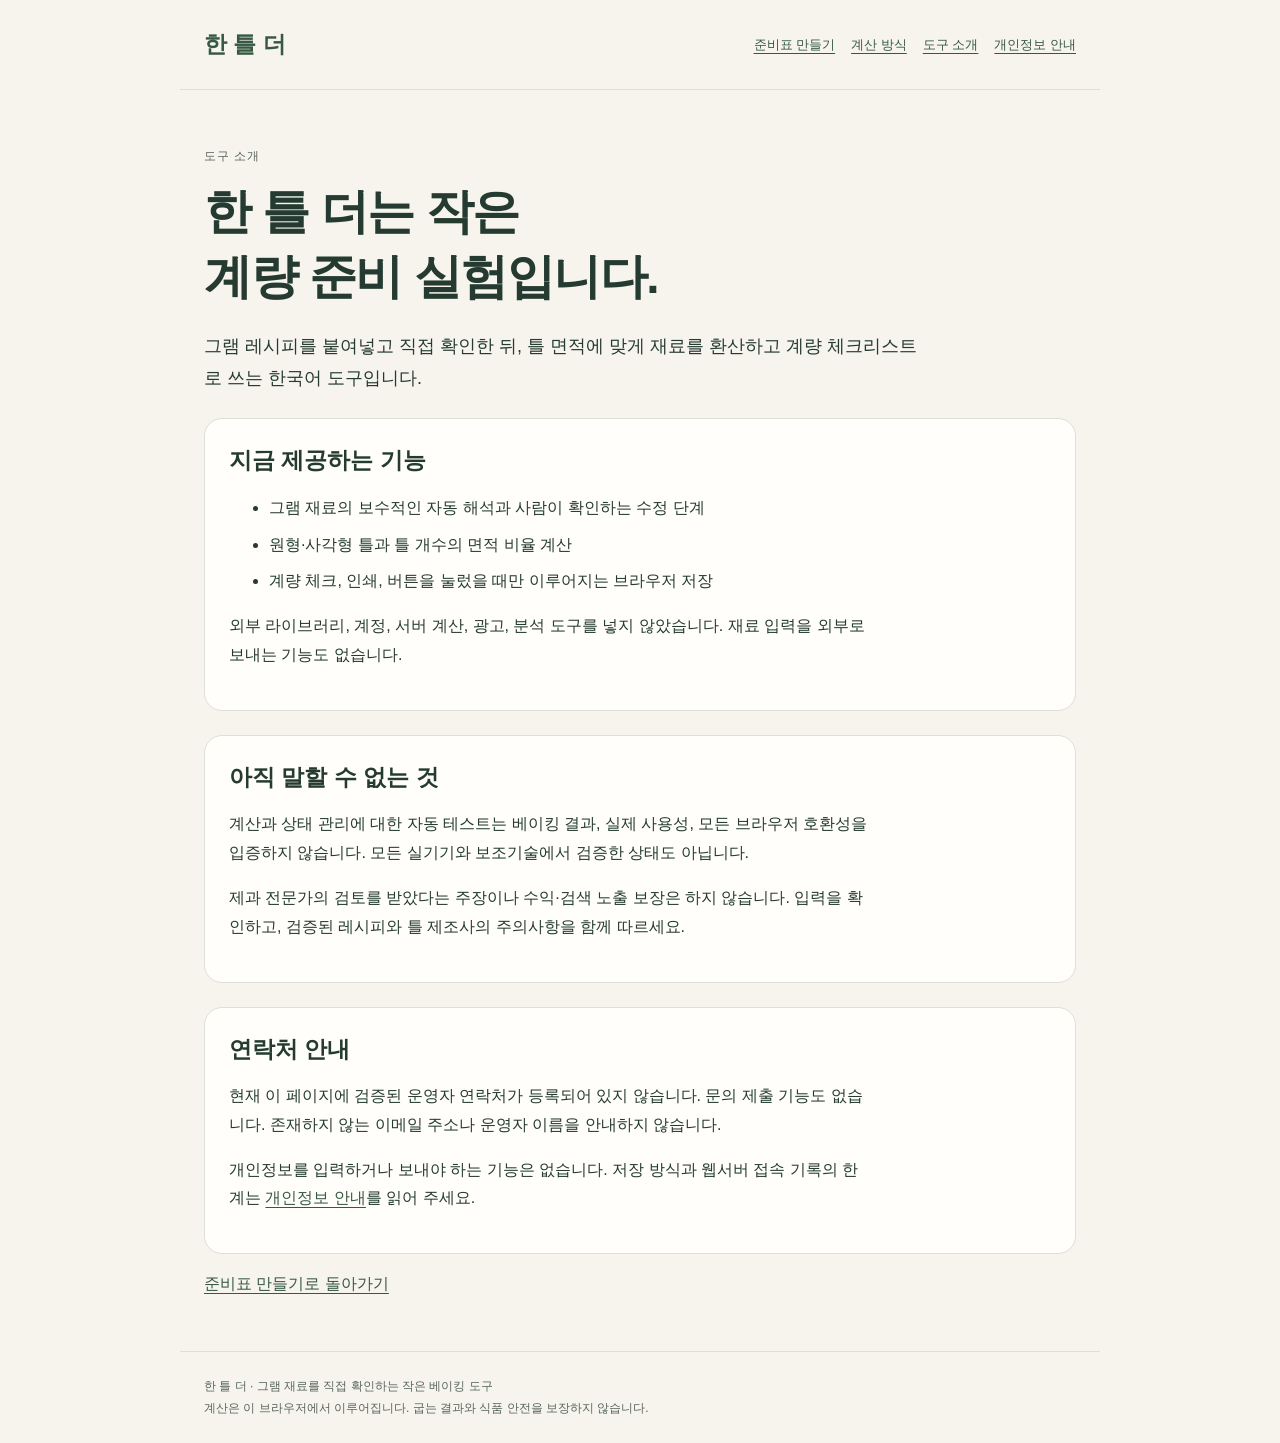
==== about/index.html @ c67b6c1f "Publish validated recipe pilot static release" ====
<!doctype html>
<html lang="ko">
<head>
<meta charset="utf-8">
<meta name="viewport" content="width=device-width, initial-scale=1">
<meta http-equiv="Content-Security-Policy" content="default-src 'none'; script-src 'self'; style-src 'self'; img-src 'self' data:; connect-src 'none'; base-uri 'none'; form-action 'none'; object-src 'none'">
<title>도구 소개 · 한 틀 더</title>
<meta name="description" content="한 틀 더의 기능, 현재 범위, 검증 한계와 운영자 연락처 미제공 상태를 안내합니다.">
<link rel="canonical" href="https://recipepilot-snbow.duckdns.org/about/">
<link rel="stylesheet" href="/assets/site.css">
</head>
<body>
<header class="simple-header"><a class="simple-brand" href="/">한 틀 더</a><nav aria-label="사이트 안내"><a href="/tools/recipe-prep/">준비표 만들기</a><a href="/calculation-method/">계산 방식</a><a href="/about/">도구 소개</a><a href="/privacy/">개인정보 안내</a></nav></header>
<main class="simple-main"><p class="eyebrow-copy">도구 소개</p><h1>한 틀 더는 작은<br>계량 준비 실험입니다.</h1>
<p class="lede">그램 레시피를 붙여넣고 직접 확인한 뒤, 틀 면적에 맞게 재료를 환산하고 계량 체크리스트로 쓰는 한국어 도구입니다.</p>
<section><h2>지금 제공하는 기능</h2><ul><li>그램 재료의 보수적인 자동 해석과 사람이 확인하는 수정 단계</li><li>원형·사각형 틀과 틀 개수의 면적 비율 계산</li><li>계량 체크, 인쇄, 버튼을 눌렀을 때만 이루어지는 브라우저 저장</li></ul><p>외부 라이브러리, 계정, 서버 계산, 광고, 분석 도구를 넣지 않았습니다. 재료 입력을 외부로 보내는 기능도 없습니다.</p></section>
<section><h2>아직 말할 수 없는 것</h2><p>계산과 상태 관리에 대한 자동 테스트는 베이킹 결과, 실제 사용성, 모든 브라우저 호환성을 입증하지 않습니다. 모든 실기기와 보조기술에서 검증한 상태도 아닙니다.</p><p>제과 전문가의 검토를 받았다는 주장이나 수익·검색 노출 보장은 하지 않습니다. 입력을 확인하고, 검증된 레시피와 틀 제조사의 주의사항을 함께 따르세요.</p></section>
<section><h2>연락처 안내</h2><p>현재 이 페이지에 검증된 운영자 연락처가 등록되어 있지 않습니다. 문의 제출 기능도 없습니다. 존재하지 않는 이메일 주소나 운영자 이름을 안내하지 않습니다.</p><p>개인정보를 입력하거나 보내야 하는 기능은 없습니다. 저장 방식과 웹서버 접속 기록의 한계는 <a href="/privacy/">개인정보 안내</a>를 읽어 주세요.</p></section>
<a class="detail-link" href="/tools/recipe-prep/">준비표 만들기로 돌아가기</a></main>
<footer class="simple-footer"><p>한 틀 더 · 그램 재료를 직접 확인하는 작은 베이킹 도구<br>계산은 이 브라우저에서 이루어집니다. 굽는 결과와 식품 안전을 보장하지 않습니다.</p></footer>
</body>
</html>
---- assets/site.css ----
:root{--paper:#f6f4ed;--card:#fffefa;--ink:#253b31;--muted:#58665b;--line:#dce0d6;--green:#375842;font-family:Arial,"Noto Sans CJK KR",sans-serif;color:var(--ink);background:var(--paper)}*{box-sizing:border-box}body{margin:0;line-height:1.8}a{color:var(--green);text-underline-offset:4px}a:focus-visible{outline:3px solid #bc583b;outline-offset:4px}.simple-header,.simple-main,.simple-footer{width:min(920px,100%);margin:auto;padding:24px}.simple-header{display:flex;justify-content:space-between;gap:20px;align-items:center;border-bottom:1px solid var(--line)}.simple-brand{font-size:23px;font-weight:800;text-decoration:none}.utility-nav{max-width:1184px;margin:auto;padding:16px 24px;display:flex;gap:20px;flex-wrap:wrap;font-size:13px}.simple-header nav{display:flex;gap:16px;flex-wrap:wrap;font-size:13px}.simple-main{padding-top:44px;padding-bottom:52px}.simple-main h1{font-size:clamp(30px,5vw,48px);line-height:1.35;margin:0 0 20px;letter-spacing:-1.5px}.simple-main h2{font-size:23px;line-height:1.5;margin:0 0 14px}.simple-main p,.simple-main li{max-width:72ch}.simple-main section{background:var(--card);border:1px solid var(--line);border-radius:18px;padding:24px;margin-top:24px}.simple-main li+li{margin-top:8px}.eyebrow-copy{font-size:12px;color:var(--muted);letter-spacing:1px}.lede{font-size:18px}.cta-link{display:inline-flex;padding:13px 20px;border-radius:10px;background:var(--green);color:#fff;text-decoration:none;font-weight:700}.detail-link{margin-top:16px;display:block}.limit-box{border-left:4px solid #bc583b;padding-left:18px}.simple-footer{border-top:1px solid var(--line);color:var(--muted);font-size:12px}.simple-footer p{margin:0}.formula{font-variant-numeric:tabular-nums;font-weight:600;overflow-wrap:anywhere}.simple-main table{width:100%;border-collapse:collapse;font-size:14px}.simple-main th,.simple-main td{padding:10px;text-align:left;border-bottom:1px solid var(--line)}.simple-main th{background:#e9eee3}.table-scroll{overflow-x:auto}.simple-main dl{margin:0}.simple-main dt{font-weight:700;margin-top:18px}.simple-main dd{margin:6px 0 0}.simple-main .note{font-size:13px;color:var(--muted)}@media(max-width:600px){.simple-header{align-items:flex-start;flex-direction:column;gap:10px}.simple-header,.simple-main,.simple-footer{padding-left:18px;padding-right:18px}.simple-main{padding-top:30px}.simple-main section{padding:20px}.simple-header nav{gap:12px}.utility-nav{padding:13px 18px;gap:15px}.lede{font-size:16px}}@media print{.utility-nav,.simple-header nav,.cta-link{display:none!important}.simple-main{padding:0}.simple-main section{break-inside:avoid;background:white}.simple-footer{margin-top:20px}}
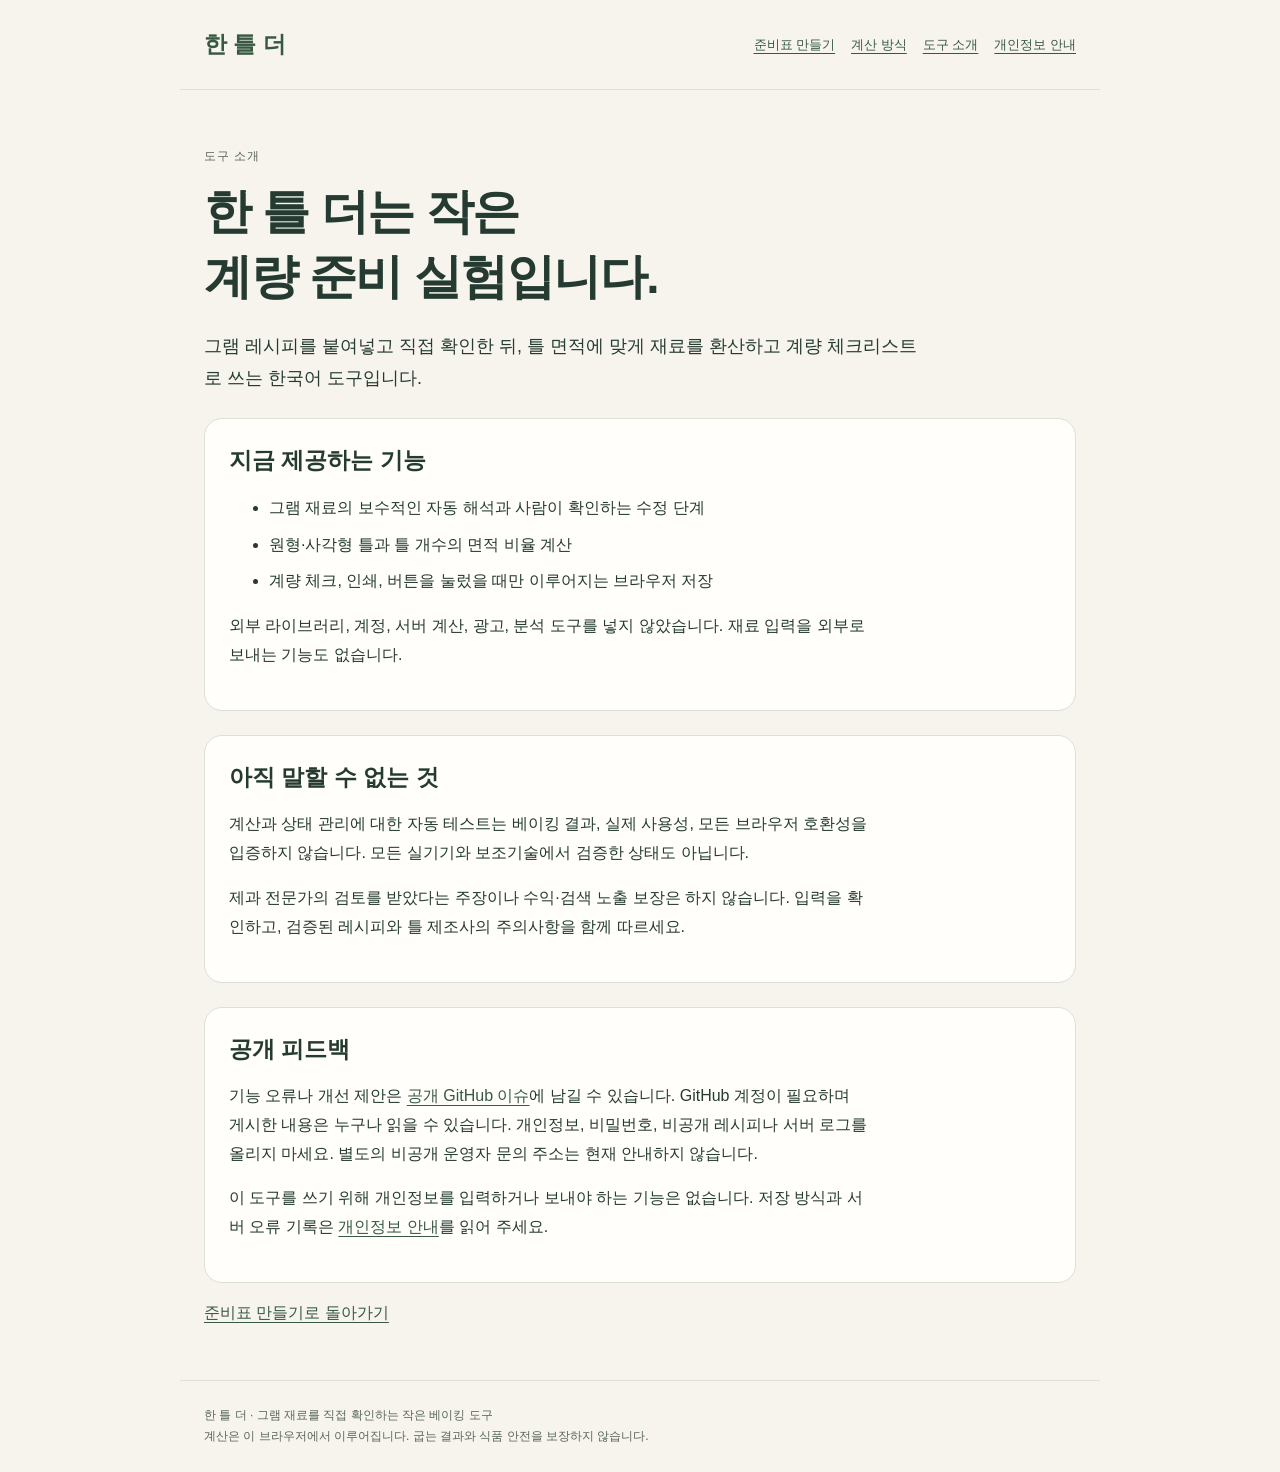
==== commit f9ef54b9: "Update privacy notice with verified hosting and public feedback" ====
--- a/about/index.html
+++ b/about/index.html
@@ -5,7 +5,7 @@
 <meta name="viewport" content="width=device-width, initial-scale=1">
 <meta http-equiv="Content-Security-Policy" content="default-src 'none'; script-src 'self'; style-src 'self'; img-src 'self' data:; connect-src 'none'; base-uri 'none'; form-action 'none'; object-src 'none'">
 <title>도구 소개 · 한 틀 더</title>
-<meta name="description" content="한 틀 더의 기능, 현재 범위, 검증 한계와 운영자 연락처 미제공 상태를 안내합니다.">
+<meta name="description" content="한 틀 더의 기능, 현재 범위, 검증 한계와 공개 피드백 경로를 안내합니다.">
 <link rel="canonical" href="https://recipepilot-snbow.duckdns.org/about/">
 <link rel="stylesheet" href="/assets/site.css">
 </head>
@@ -15,7 +15,7 @@
 <p class="lede">그램 레시피를 붙여넣고 직접 확인한 뒤, 틀 면적에 맞게 재료를 환산하고 계량 체크리스트로 쓰는 한국어 도구입니다.</p>
 <section><h2>지금 제공하는 기능</h2><ul><li>그램 재료의 보수적인 자동 해석과 사람이 확인하는 수정 단계</li><li>원형·사각형 틀과 틀 개수의 면적 비율 계산</li><li>계량 체크, 인쇄, 버튼을 눌렀을 때만 이루어지는 브라우저 저장</li></ul><p>외부 라이브러리, 계정, 서버 계산, 광고, 분석 도구를 넣지 않았습니다. 재료 입력을 외부로 보내는 기능도 없습니다.</p></section>
 <section><h2>아직 말할 수 없는 것</h2><p>계산과 상태 관리에 대한 자동 테스트는 베이킹 결과, 실제 사용성, 모든 브라우저 호환성을 입증하지 않습니다. 모든 실기기와 보조기술에서 검증한 상태도 아닙니다.</p><p>제과 전문가의 검토를 받았다는 주장이나 수익·검색 노출 보장은 하지 않습니다. 입력을 확인하고, 검증된 레시피와 틀 제조사의 주의사항을 함께 따르세요.</p></section>
-<section><h2>연락처 안내</h2><p>현재 이 페이지에 검증된 운영자 연락처가 등록되어 있지 않습니다. 문의 제출 기능도 없습니다. 존재하지 않는 이메일 주소나 운영자 이름을 안내하지 않습니다.</p><p>개인정보를 입력하거나 보내야 하는 기능은 없습니다. 저장 방식과 웹서버 접속 기록의 한계는 <a href="/privacy/">개인정보 안내</a>를 읽어 주세요.</p></section>
+<section><h2>공개 피드백</h2><p>기능 오류나 개선 제안은 <a href="https://github.com/Sn-bow/korea-web-tools/issues" rel="noreferrer" referrerpolicy="no-referrer">공개 GitHub 이슈</a>에 남길 수 있습니다. GitHub 계정이 필요하며 게시한 내용은 누구나 읽을 수 있습니다. 개인정보, 비밀번호, 비공개 레시피나 서버 로그를 올리지 마세요. 별도의 비공개 운영자 문의 주소는 현재 안내하지 않습니다.</p><p>이 도구를 쓰기 위해 개인정보를 입력하거나 보내야 하는 기능은 없습니다. 저장 방식과 서버 오류 기록은 <a href="/privacy/">개인정보 안내</a>를 읽어 주세요.</p></section>
 <a class="detail-link" href="/tools/recipe-prep/">준비표 만들기로 돌아가기</a></main>
 <footer class="simple-footer"><p>한 틀 더 · 그램 재료를 직접 확인하는 작은 베이킹 도구<br>계산은 이 브라우저에서 이루어집니다. 굽는 결과와 식품 안전을 보장하지 않습니다.</p></footer>
 </body>
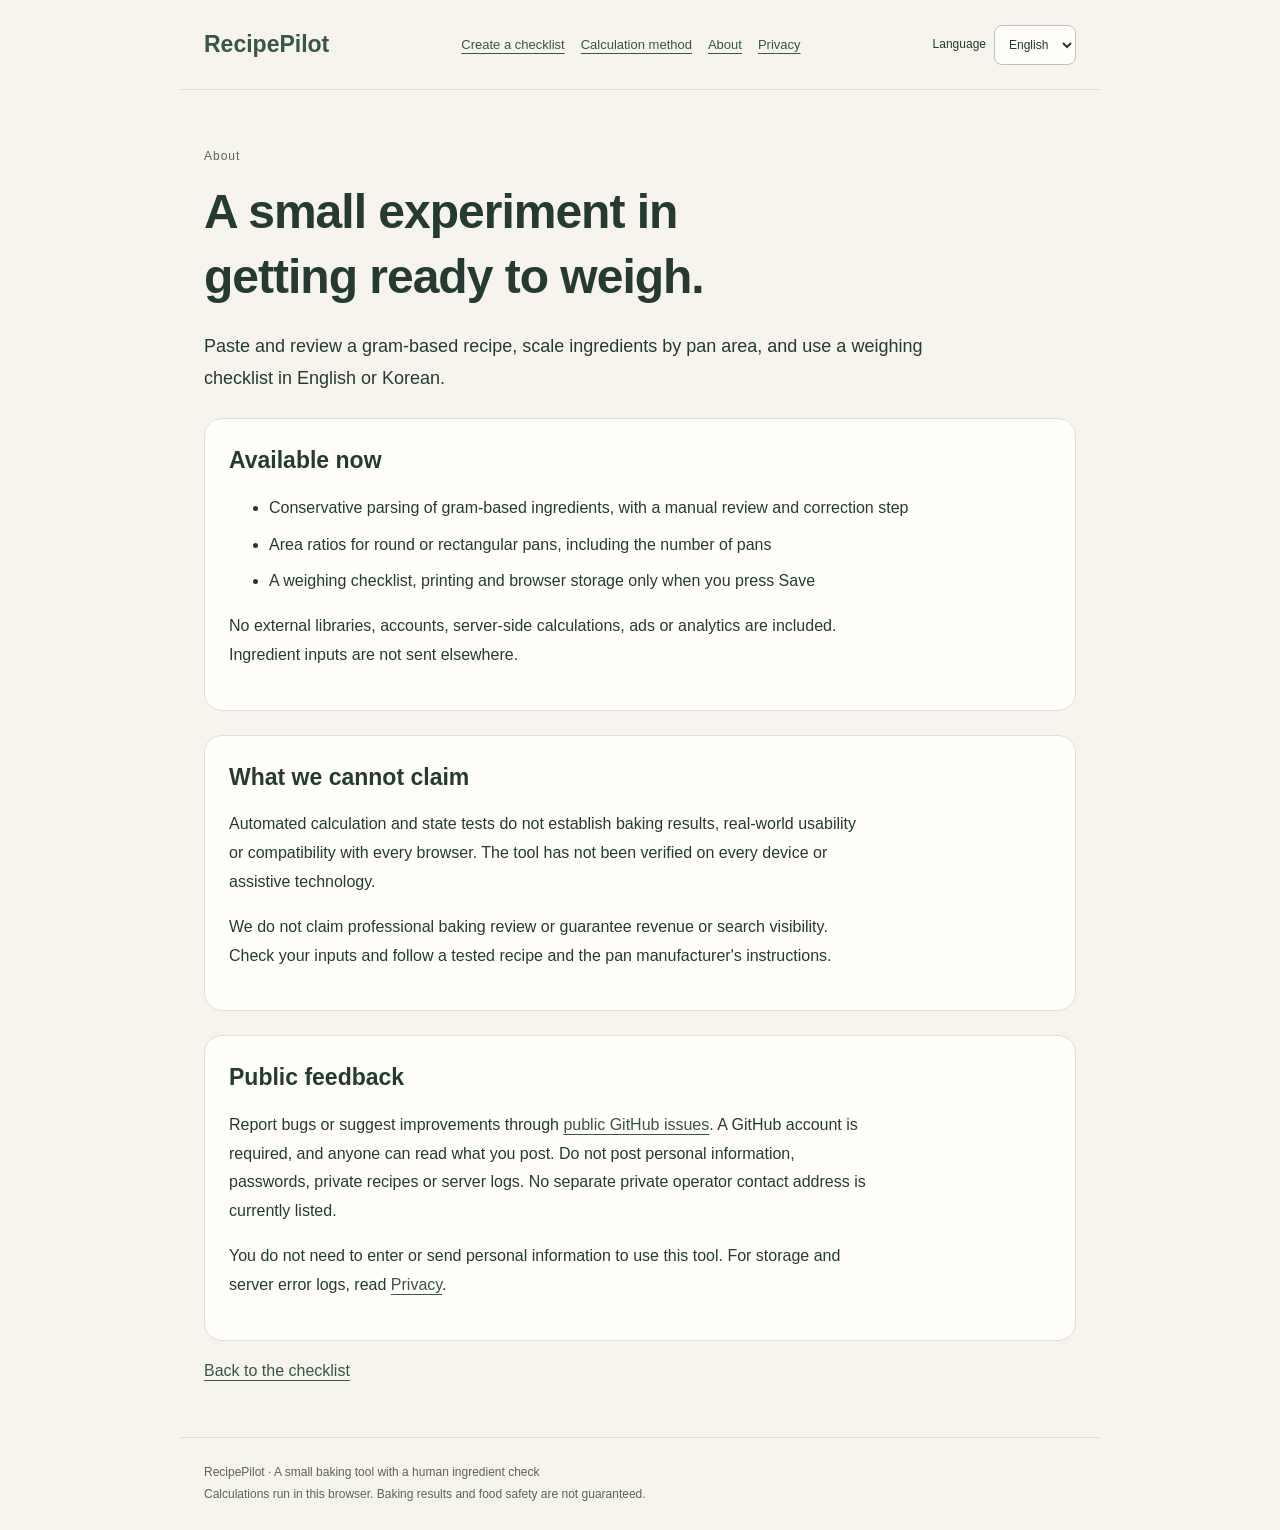
==== commit 8745f795: "Add reviewed Korean and English RecipePilot interface Publish validated locale UI and correct privac" ====
--- a/about/index.html
+++ b/about/index.html
@@ -1,22 +1,26 @@
 <!doctype html>
-<html lang="ko">
+<html lang="en" data-i18n-pending>
 <head>
 <meta charset="utf-8">
 <meta name="viewport" content="width=device-width, initial-scale=1">
-<meta http-equiv="Content-Security-Policy" content="default-src 'none'; script-src 'self'; style-src 'self'; img-src 'self' data:; connect-src 'none'; base-uri 'none'; form-action 'none'; object-src 'none'">
-<title>도구 소개 · 한 틀 더</title>
-<meta name="description" content="한 틀 더의 기능, 현재 범위, 검증 한계와 공개 피드백 경로를 안내합니다.">
+<meta http-equiv="Content-Security-Policy" content="default-src &#x27;none&#x27;; script-src &#x27;self&#x27;; style-src &#x27;self&#x27;; img-src &#x27;self&#x27; data:; connect-src &#x27;none&#x27;; base-uri &#x27;none&#x27;; form-action &#x27;none&#x27;; object-src &#x27;none&#x27;">
+<title data-ko-text="도구 소개 · 한 틀 더">About · RecipePilot</title>
+<meta name="description" content="Learn about RecipePilot, its current features, validation limits and public feedback channel." data-ko-content="한 틀 더의 기능, 현재 범위, 검증 한계와 공개 피드백 경로를 안내합니다.">
+<meta name="google-adsense-account" content="ca-pub-1573880695177219">
 <link rel="canonical" href="https://recipepilot-snbow.duckdns.org/about/">
 <link rel="stylesheet" href="/assets/site.css">
+<script src="/tools/recipe-prep/app.js" defer></script>
 </head>
 <body>
-<header class="simple-header"><a class="simple-brand" href="/">한 틀 더</a><nav aria-label="사이트 안내"><a href="/tools/recipe-prep/">준비표 만들기</a><a href="/calculation-method/">계산 방식</a><a href="/about/">도구 소개</a><a href="/privacy/">개인정보 안내</a></nav></header>
-<main class="simple-main"><p class="eyebrow-copy">도구 소개</p><h1>한 틀 더는 작은<br>계량 준비 실험입니다.</h1>
-<p class="lede">그램 레시피를 붙여넣고 직접 확인한 뒤, 틀 면적에 맞게 재료를 환산하고 계량 체크리스트로 쓰는 한국어 도구입니다.</p>
-<section><h2>지금 제공하는 기능</h2><ul><li>그램 재료의 보수적인 자동 해석과 사람이 확인하는 수정 단계</li><li>원형·사각형 틀과 틀 개수의 면적 비율 계산</li><li>계량 체크, 인쇄, 버튼을 눌렀을 때만 이루어지는 브라우저 저장</li></ul><p>외부 라이브러리, 계정, 서버 계산, 광고, 분석 도구를 넣지 않았습니다. 재료 입력을 외부로 보내는 기능도 없습니다.</p></section>
-<section><h2>아직 말할 수 없는 것</h2><p>계산과 상태 관리에 대한 자동 테스트는 베이킹 결과, 실제 사용성, 모든 브라우저 호환성을 입증하지 않습니다. 모든 실기기와 보조기술에서 검증한 상태도 아닙니다.</p><p>제과 전문가의 검토를 받았다는 주장이나 수익·검색 노출 보장은 하지 않습니다. 입력을 확인하고, 검증된 레시피와 틀 제조사의 주의사항을 함께 따르세요.</p></section>
-<section><h2>공개 피드백</h2><p>기능 오류나 개선 제안은 <a href="https://github.com/Sn-bow/korea-web-tools/issues" rel="noreferrer" referrerpolicy="no-referrer">공개 GitHub 이슈</a>에 남길 수 있습니다. GitHub 계정이 필요하며 게시한 내용은 누구나 읽을 수 있습니다. 개인정보, 비밀번호, 비공개 레시피나 서버 로그를 올리지 마세요. 별도의 비공개 운영자 문의 주소는 현재 안내하지 않습니다.</p><p>이 도구를 쓰기 위해 개인정보를 입력하거나 보내야 하는 기능은 없습니다. 저장 방식과 서버 오류 기록은 <a href="/privacy/">개인정보 안내</a>를 읽어 주세요.</p></section>
-<a class="detail-link" href="/tools/recipe-prep/">준비표 만들기로 돌아가기</a></main>
-<footer class="simple-footer"><p>한 틀 더 · 그램 재료를 직접 확인하는 작은 베이킹 도구<br>계산은 이 브라우저에서 이루어집니다. 굽는 결과와 식품 안전을 보장하지 않습니다.</p></footer>
+<p class="locale-fallback locale-load-fallback" role="status"><span data-ko-text="일부 기능을 아직 불러오지 못했어요. 아래 본문은 읽을 수 있습니다. 기능을 계속 사용할 수 없다면 페이지를 새로고침하거나">Some features have not finished loading. You can read the page below. If controls stay unavailable, reload this page or read the</span> <a href="/calculation-method/"><span data-ko-text="계산 방식 안내를 읽어 주세요.">calculation guide.</span></a></p>
+<noscript><p class="locale-fallback">Language switching needs JavaScript. This page is available in English.</p></noscript>
+<header class="simple-header"><a class="simple-brand" href="/"><span data-ko-text="한 틀 더">RecipePilot</span></a><nav aria-label="Site navigation" data-ko-aria-label="사이트 안내"><a href="/tools/recipe-prep/"><span data-ko-text="준비표 만들기">Create a checklist</span></a><a href="/calculation-method/"><span data-ko-text="계산 방식">Calculation method</span></a><a href="/about/"><span data-ko-text="도구 소개">About</span></a><a href="/privacy/"><span data-ko-text="개인정보 안내">Privacy</span></a></nav><div class="language-control"><label for="site-language">Language</label><select id="site-language" aria-label="Language"><option value="en" lang="en" selected>English</option><option value="ko" lang="ko">한국어</option></select></div></header>
+<main class="simple-main"><p class="eyebrow-copy"><span data-ko-text="도구 소개">About</span></p><h1><span data-ko-text="한 틀 더는 작은">A small experiment in</span><br><span data-ko-text="계량 준비 실험입니다.">getting ready to weigh.</span></h1>
+<p class="lede"><span data-ko-text="그램 레시피를 붙여넣고 직접 확인한 뒤, 틀 면적에 맞게 재료를 환산하고 계량 체크리스트로 쓰는 한국어·영어 도구입니다.">Paste and review a gram-based recipe, scale ingredients by pan area, and use a weighing checklist in English or Korean.</span></p>
+<section><h2><span data-ko-text="지금 제공하는 기능">Available now</span></h2><ul><li><span data-ko-text="그램 재료의 보수적인 자동 해석과 사람이 확인하는 수정 단계">Conservative parsing of gram-based ingredients, with a manual review and correction step</span></li><li><span data-ko-text="원형·사각형 틀과 틀 개수의 면적 비율 계산">Area ratios for round or rectangular pans, including the number of pans</span></li><li><span data-ko-text="계량 체크, 인쇄, 버튼을 눌렀을 때만 이루어지는 브라우저 저장">A weighing checklist, printing and browser storage only when you press Save</span></li></ul><p><span data-ko-text="외부 라이브러리, 계정, 서버 계산, 광고, 분석 도구를 넣지 않았습니다. 재료 입력을 외부로 보내는 기능도 없습니다.">No external libraries, accounts, server-side calculations, ads or analytics are included. Ingredient inputs are not sent elsewhere.</span></p></section>
+<section><h2><span data-ko-text="아직 말할 수 없는 것">What we cannot claim</span></h2><p><span data-ko-text="계산과 상태 관리에 대한 자동 테스트는 베이킹 결과, 실제 사용성, 모든 브라우저 호환성을 입증하지 않습니다. 모든 실기기와 보조기술에서 검증한 상태도 아닙니다.">Automated calculation and state tests do not establish baking results, real-world usability or compatibility with every browser. The tool has not been verified on every device or assistive technology.</span></p><p><span data-ko-text="제과 전문가의 검토를 받았다는 주장이나 수익·검색 노출 보장은 하지 않습니다. 입력을 확인하고, 검증된 레시피와 틀 제조사의 주의사항을 함께 따르세요.">We do not claim professional baking review or guarantee revenue or search visibility. Check your inputs and follow a tested recipe and the pan manufacturer&#x27;s instructions.</span></p></section>
+<section><h2><span data-ko-text="공개 피드백">Public feedback</span></h2><p><span data-ko-text="기능 오류나 개선 제안은">Report bugs or suggest improvements through</span> <a href="https://github.com/Sn-bow/korea-web-tools/issues" rel="noreferrer" referrerpolicy="no-referrer"><span data-ko-text="공개 GitHub 이슈">public GitHub issues</span></a><span data-ko-text="에 남길 수 있습니다. GitHub 계정이 필요하며 게시한 내용은 누구나 읽을 수 있습니다. 개인정보, 비밀번호, 비공개 레시피나 서버 로그를 올리지 마세요. 별도의 비공개 운영자 문의 주소는 현재 안내하지 않습니다.">. A GitHub account is required, and anyone can read what you post. Do not post personal information, passwords, private recipes or server logs. No separate private operator contact address is currently listed.</span></p><p><span data-ko-text="이 도구를 쓰기 위해 개인정보를 입력하거나 보내야 하는 기능은 없습니다. 저장 방식과 서버 오류 기록은">You do not need to enter or send personal information to use this tool. For storage and server error logs, read</span> <a href="/privacy/"><span data-ko-text="개인정보 안내">Privacy</span></a><span data-ko-text="를 읽어 주세요.">.</span></p></section>
+<a class="detail-link" href="/tools/recipe-prep/"><span data-ko-text="준비표 만들기로 돌아가기">Back to the checklist</span></a></main>
+<footer class="simple-footer"><p><span data-ko-text="한 틀 더 · 그램 재료를 직접 확인하는 작은 베이킹 도구">RecipePilot · A small baking tool with a human ingredient check</span><br><span data-ko-text="계산은 이 브라우저에서 이루어집니다. 굽는 결과와 식품 안전을 보장하지 않습니다.">Calculations run in this browser. Baking results and food safety are not guaranteed.</span></p></footer>
 </body>
 </html>
--- a/assets/site.css
+++ b/assets/site.css
@@ -1 +1,12 @@
 :root{--paper:#f6f4ed;--card:#fffefa;--ink:#253b31;--muted:#58665b;--line:#dce0d6;--green:#375842;font-family:Arial,"Noto Sans CJK KR",sans-serif;color:var(--ink);background:var(--paper)}*{box-sizing:border-box}body{margin:0;line-height:1.8}a{color:var(--green);text-underline-offset:4px}a:focus-visible{outline:3px solid #bc583b;outline-offset:4px}.simple-header,.simple-main,.simple-footer{width:min(920px,100%);margin:auto;padding:24px}.simple-header{display:flex;justify-content:space-between;gap:20px;align-items:center;border-bottom:1px solid var(--line)}.simple-brand{font-size:23px;font-weight:800;text-decoration:none}.utility-nav{max-width:1184px;margin:auto;padding:16px 24px;display:flex;gap:20px;flex-wrap:wrap;font-size:13px}.simple-header nav{display:flex;gap:16px;flex-wrap:wrap;font-size:13px}.simple-main{padding-top:44px;padding-bottom:52px}.simple-main h1{font-size:clamp(30px,5vw,48px);line-height:1.35;margin:0 0 20px;letter-spacing:-1.5px}.simple-main h2{font-size:23px;line-height:1.5;margin:0 0 14px}.simple-main p,.simple-main li{max-width:72ch}.simple-main section{background:var(--card);border:1px solid var(--line);border-radius:18px;padding:24px;margin-top:24px}.simple-main li+li{margin-top:8px}.eyebrow-copy{font-size:12px;color:var(--muted);letter-spacing:1px}.lede{font-size:18px}.cta-link{display:inline-flex;padding:13px 20px;border-radius:10px;background:var(--green);color:#fff;text-decoration:none;font-weight:700}.detail-link{margin-top:16px;display:block}.limit-box{border-left:4px solid #bc583b;padding-left:18px}.simple-footer{border-top:1px solid var(--line);color:var(--muted);font-size:12px}.simple-footer p{margin:0}.formula{font-variant-numeric:tabular-nums;font-weight:600;overflow-wrap:anywhere}.simple-main table{width:100%;border-collapse:collapse;font-size:14px}.simple-main th,.simple-main td{padding:10px;text-align:left;border-bottom:1px solid var(--line)}.simple-main th{background:#e9eee3}.table-scroll{overflow-x:auto}.simple-main dl{margin:0}.simple-main dt{font-weight:700;margin-top:18px}.simple-main dd{margin:6px 0 0}.simple-main .note{font-size:13px;color:var(--muted)}@media(max-width:600px){.simple-header{align-items:flex-start;flex-direction:column;gap:10px}.simple-header,.simple-main,.simple-footer{padding-left:18px;padding-right:18px}.simple-main{padding-top:30px}.simple-main section{padding:20px}.simple-header nav{gap:12px}.utility-nav{padding:13px 18px;gap:15px}.lede{font-size:16px}}@media print{.utility-nav,.simple-header nav,.cta-link{display:none!important}.simple-main{padding:0}.simple-main section{break-inside:avoid;background:white}.simple-footer{margin-top:20px}}
+/* Locale selection is local-only and uses native keyboard-accessible controls. */
+/* Keep the default English markup from painting before the local language is applied. */
+html[data-i18n-pending]:not([data-i18n-ready]) body{visibility:hidden;animation:locale-readable 0s 3s forwards}
+@keyframes locale-readable{to{visibility:visible}}
+html[data-i18n-pending]:not([data-i18n-ready]):has(noscript>p) body{visibility:visible}
+.locale-fallback{margin:0;padding:18px 24px;font-size:13px;color:var(--muted)}
+.locale-load-fallback{display:none}
+html[data-i18n-pending]:not([data-i18n-ready]) .locale-load-fallback,html[data-calculator-unavailable] .locale-load-fallback{display:block}
+html[data-i18n-pending]:not([data-i18n-ready]):has(noscript>p) .locale-load-fallback{display:none}
+@media print{.locale-fallback{display:none!important}}
+.language-control{display:flex;align-items:center;gap:8px;flex-shrink:0;font-size:12px}.language-control label{margin:0;font-size:12px}.language-control select{font:inherit;color:var(--ink);background:var(--card);border:1px solid #bbc4b7;border-radius:8px;padding:9px 10px;min-height:40px}.language-control select:focus-visible{outline:3px solid #bc583b;outline-offset:3px}.simple-header{flex-wrap:wrap}.simple-main h1{overflow-wrap:anywhere}html[lang=en] .simple-main h1{letter-spacing:-1px}@media(max-width:600px){.language-control{align-self:flex-start}}@media print{.language-control{display:none!important}}
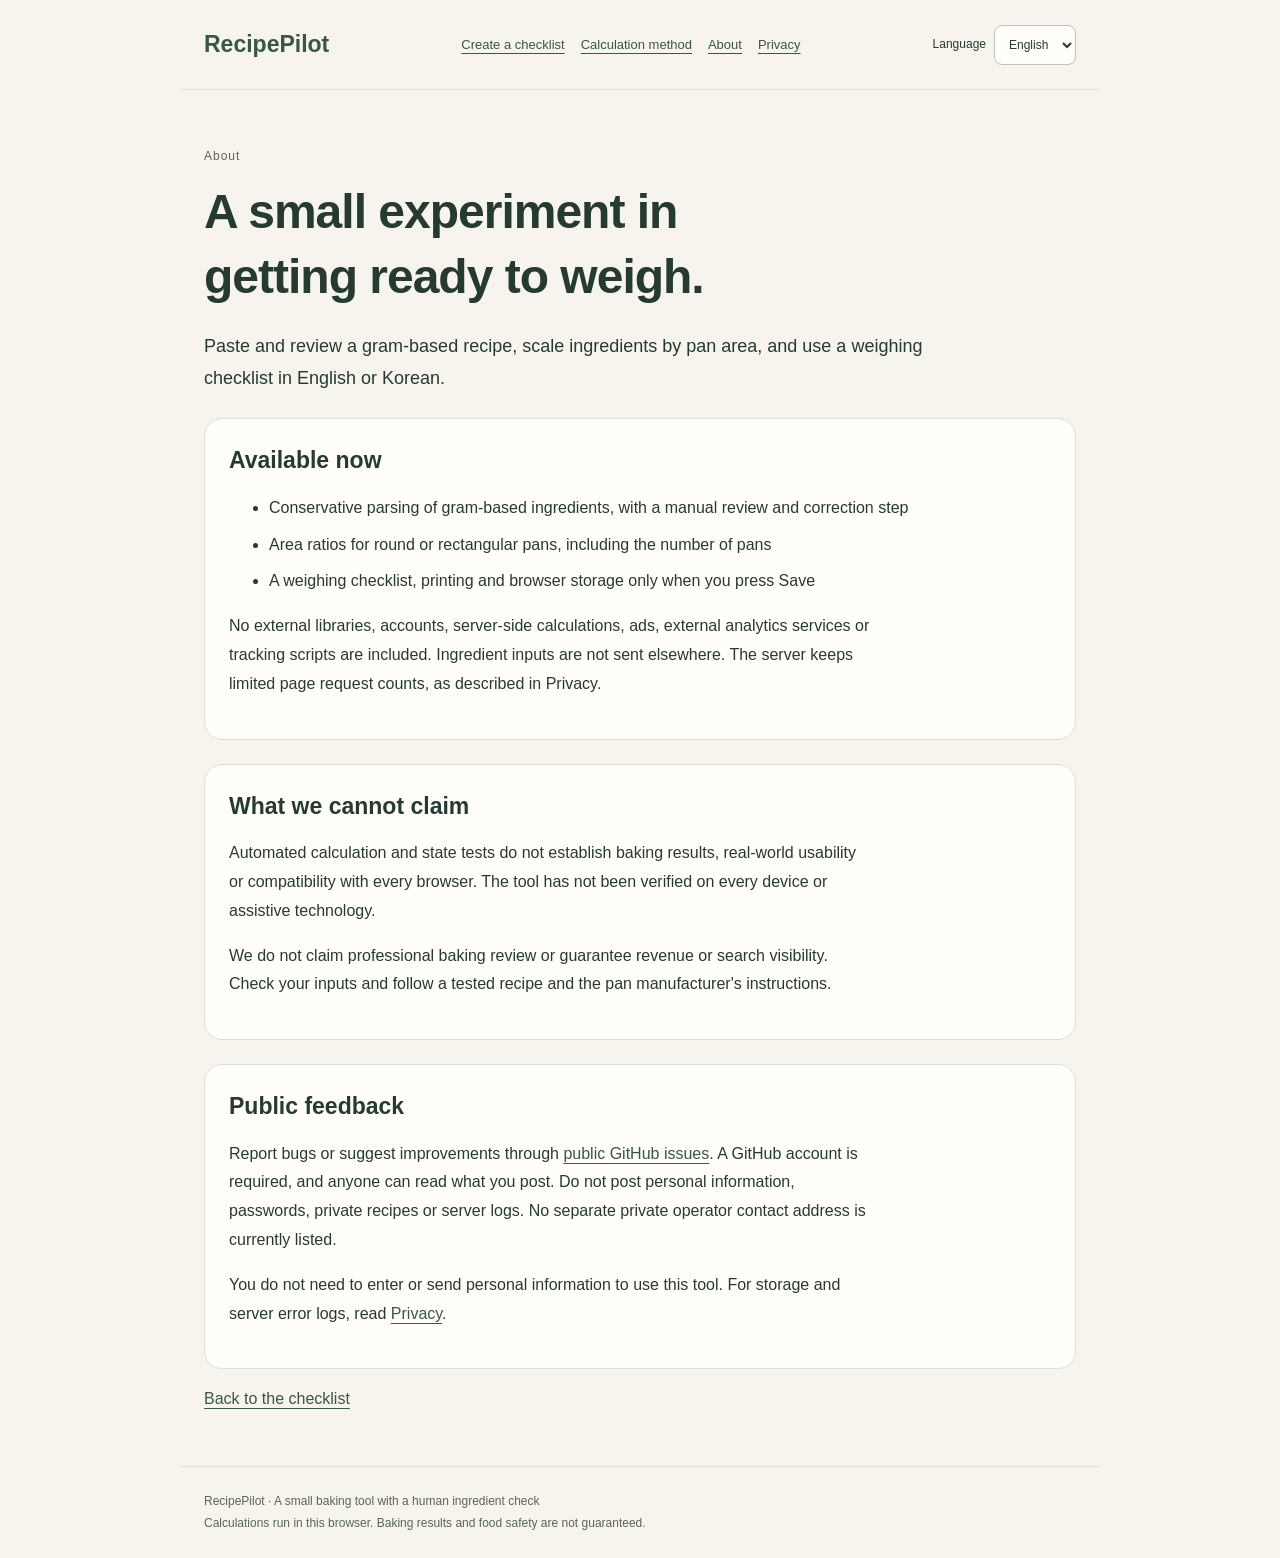
==== commit 0883388f: "Describe bounded RecipePilot request counts in Korean and English Publish the reviewed fixed-schema " ====
--- a/about/index.html
+++ b/about/index.html
@@ -17,7 +17,7 @@
 <header class="simple-header"><a class="simple-brand" href="/"><span data-ko-text="한 틀 더">RecipePilot</span></a><nav aria-label="Site navigation" data-ko-aria-label="사이트 안내"><a href="/tools/recipe-prep/"><span data-ko-text="준비표 만들기">Create a checklist</span></a><a href="/calculation-method/"><span data-ko-text="계산 방식">Calculation method</span></a><a href="/about/"><span data-ko-text="도구 소개">About</span></a><a href="/privacy/"><span data-ko-text="개인정보 안내">Privacy</span></a></nav><div class="language-control"><label for="site-language">Language</label><select id="site-language" aria-label="Language"><option value="en" lang="en" selected>English</option><option value="ko" lang="ko">한국어</option></select></div></header>
 <main class="simple-main"><p class="eyebrow-copy"><span data-ko-text="도구 소개">About</span></p><h1><span data-ko-text="한 틀 더는 작은">A small experiment in</span><br><span data-ko-text="계량 준비 실험입니다.">getting ready to weigh.</span></h1>
 <p class="lede"><span data-ko-text="그램 레시피를 붙여넣고 직접 확인한 뒤, 틀 면적에 맞게 재료를 환산하고 계량 체크리스트로 쓰는 한국어·영어 도구입니다.">Paste and review a gram-based recipe, scale ingredients by pan area, and use a weighing checklist in English or Korean.</span></p>
-<section><h2><span data-ko-text="지금 제공하는 기능">Available now</span></h2><ul><li><span data-ko-text="그램 재료의 보수적인 자동 해석과 사람이 확인하는 수정 단계">Conservative parsing of gram-based ingredients, with a manual review and correction step</span></li><li><span data-ko-text="원형·사각형 틀과 틀 개수의 면적 비율 계산">Area ratios for round or rectangular pans, including the number of pans</span></li><li><span data-ko-text="계량 체크, 인쇄, 버튼을 눌렀을 때만 이루어지는 브라우저 저장">A weighing checklist, printing and browser storage only when you press Save</span></li></ul><p><span data-ko-text="외부 라이브러리, 계정, 서버 계산, 광고, 분석 도구를 넣지 않았습니다. 재료 입력을 외부로 보내는 기능도 없습니다.">No external libraries, accounts, server-side calculations, ads or analytics are included. Ingredient inputs are not sent elsewhere.</span></p></section>
+<section><h2><span data-ko-text="지금 제공하는 기능">Available now</span></h2><ul><li><span data-ko-text="그램 재료의 보수적인 자동 해석과 사람이 확인하는 수정 단계">Conservative parsing of gram-based ingredients, with a manual review and correction step</span></li><li><span data-ko-text="원형·사각형 틀과 틀 개수의 면적 비율 계산">Area ratios for round or rectangular pans, including the number of pans</span></li><li><span data-ko-text="계량 체크, 인쇄, 버튼을 눌렀을 때만 이루어지는 브라우저 저장">A weighing checklist, printing and browser storage only when you press Save</span></li></ul><p><span data-ko-text="외부 라이브러리, 계정, 서버 계산, 광고, 외부 분석 서비스·추적 스크립트를 넣지 않았습니다. 재료 입력을 외부로 보내는 기능도 없습니다. 서버에서는 제한된 페이지 요청 수를 집계하며, 자세한 내용은 개인정보 안내에서 설명합니다.">No external libraries, accounts, server-side calculations, ads, external analytics services or tracking scripts are included. Ingredient inputs are not sent elsewhere. The server keeps limited page request counts, as described in Privacy.</span></p></section>
 <section><h2><span data-ko-text="아직 말할 수 없는 것">What we cannot claim</span></h2><p><span data-ko-text="계산과 상태 관리에 대한 자동 테스트는 베이킹 결과, 실제 사용성, 모든 브라우저 호환성을 입증하지 않습니다. 모든 실기기와 보조기술에서 검증한 상태도 아닙니다.">Automated calculation and state tests do not establish baking results, real-world usability or compatibility with every browser. The tool has not been verified on every device or assistive technology.</span></p><p><span data-ko-text="제과 전문가의 검토를 받았다는 주장이나 수익·검색 노출 보장은 하지 않습니다. 입력을 확인하고, 검증된 레시피와 틀 제조사의 주의사항을 함께 따르세요.">We do not claim professional baking review or guarantee revenue or search visibility. Check your inputs and follow a tested recipe and the pan manufacturer&#x27;s instructions.</span></p></section>
 <section><h2><span data-ko-text="공개 피드백">Public feedback</span></h2><p><span data-ko-text="기능 오류나 개선 제안은">Report bugs or suggest improvements through</span> <a href="https://github.com/Sn-bow/korea-web-tools/issues" rel="noreferrer" referrerpolicy="no-referrer"><span data-ko-text="공개 GitHub 이슈">public GitHub issues</span></a><span data-ko-text="에 남길 수 있습니다. GitHub 계정이 필요하며 게시한 내용은 누구나 읽을 수 있습니다. 개인정보, 비밀번호, 비공개 레시피나 서버 로그를 올리지 마세요. 별도의 비공개 운영자 문의 주소는 현재 안내하지 않습니다.">. A GitHub account is required, and anyone can read what you post. Do not post personal information, passwords, private recipes or server logs. No separate private operator contact address is currently listed.</span></p><p><span data-ko-text="이 도구를 쓰기 위해 개인정보를 입력하거나 보내야 하는 기능은 없습니다. 저장 방식과 서버 오류 기록은">You do not need to enter or send personal information to use this tool. For storage and server error logs, read</span> <a href="/privacy/"><span data-ko-text="개인정보 안내">Privacy</span></a><span data-ko-text="를 읽어 주세요.">.</span></p></section>
 <a class="detail-link" href="/tools/recipe-prep/"><span data-ko-text="준비표 만들기로 돌아가기">Back to the checklist</span></a></main>
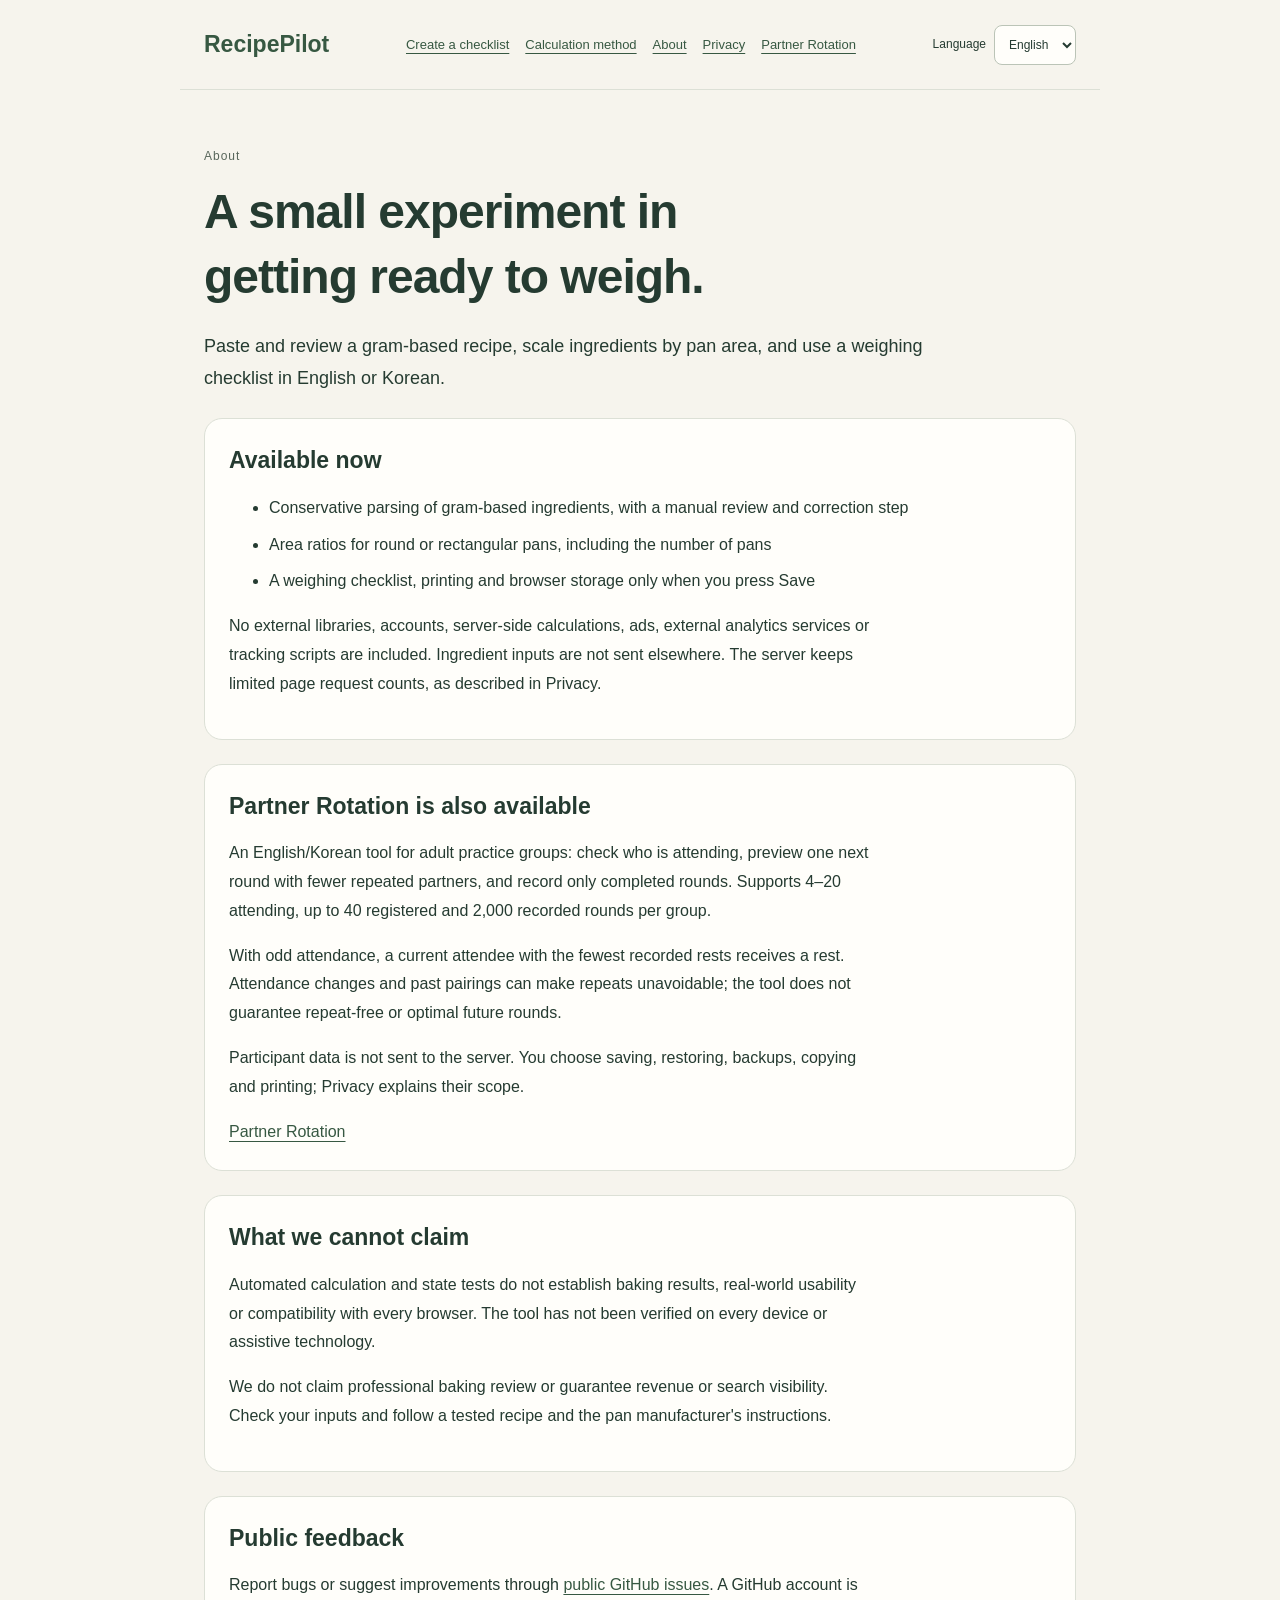
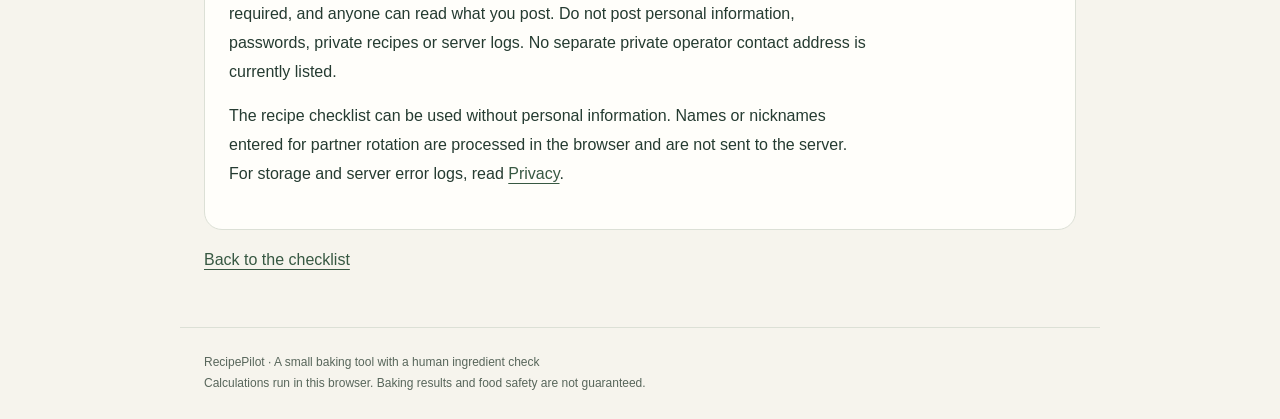
==== commit 2bc4edc3: "Add local-only Partner Rotation and connect site navigation Add the reviewed four-file adult group t" ====
--- a/about/index.html
+++ b/about/index.html
@@ -14,12 +14,12 @@
 <body>
 <p class="locale-fallback locale-load-fallback" role="status"><span data-ko-text="일부 기능을 아직 불러오지 못했어요. 아래 본문은 읽을 수 있습니다. 기능을 계속 사용할 수 없다면 페이지를 새로고침하거나">Some features have not finished loading. You can read the page below. If controls stay unavailable, reload this page or read the</span> <a href="/calculation-method/"><span data-ko-text="계산 방식 안내를 읽어 주세요.">calculation guide.</span></a></p>
 <noscript><p class="locale-fallback">Language switching needs JavaScript. This page is available in English.</p></noscript>
-<header class="simple-header"><a class="simple-brand" href="/"><span data-ko-text="한 틀 더">RecipePilot</span></a><nav aria-label="Site navigation" data-ko-aria-label="사이트 안내"><a href="/tools/recipe-prep/"><span data-ko-text="준비표 만들기">Create a checklist</span></a><a href="/calculation-method/"><span data-ko-text="계산 방식">Calculation method</span></a><a href="/about/"><span data-ko-text="도구 소개">About</span></a><a href="/privacy/"><span data-ko-text="개인정보 안내">Privacy</span></a></nav><div class="language-control"><label for="site-language">Language</label><select id="site-language" aria-label="Language"><option value="en" lang="en" selected>English</option><option value="ko" lang="ko">한국어</option></select></div></header>
+<header class="simple-header"><a class="simple-brand" href="/"><span data-ko-text="한 틀 더">RecipePilot</span></a><nav aria-label="Site navigation" data-ko-aria-label="사이트 안내"><a href="/tools/recipe-prep/"><span data-ko-text="준비표 만들기">Create a checklist</span></a><a href="/calculation-method/"><span data-ko-text="계산 방식">Calculation method</span></a><a href="/about/"><span data-ko-text="도구 소개">About</span></a><a href="/privacy/"><span data-ko-text="개인정보 안내">Privacy</span></a><a href="/tools/partner-rotation/"><span data-ko-text="모임 짝 배정">Partner Rotation</span></a></nav><div class="language-control"><label for="site-language">Language</label><select id="site-language" aria-label="Language"><option value="en" lang="en" selected>English</option><option value="ko" lang="ko">한국어</option></select></div></header>
 <main class="simple-main"><p class="eyebrow-copy"><span data-ko-text="도구 소개">About</span></p><h1><span data-ko-text="한 틀 더는 작은">A small experiment in</span><br><span data-ko-text="계량 준비 실험입니다.">getting ready to weigh.</span></h1>
 <p class="lede"><span data-ko-text="그램 레시피를 붙여넣고 직접 확인한 뒤, 틀 면적에 맞게 재료를 환산하고 계량 체크리스트로 쓰는 한국어·영어 도구입니다.">Paste and review a gram-based recipe, scale ingredients by pan area, and use a weighing checklist in English or Korean.</span></p>
 <section><h2><span data-ko-text="지금 제공하는 기능">Available now</span></h2><ul><li><span data-ko-text="그램 재료의 보수적인 자동 해석과 사람이 확인하는 수정 단계">Conservative parsing of gram-based ingredients, with a manual review and correction step</span></li><li><span data-ko-text="원형·사각형 틀과 틀 개수의 면적 비율 계산">Area ratios for round or rectangular pans, including the number of pans</span></li><li><span data-ko-text="계량 체크, 인쇄, 버튼을 눌렀을 때만 이루어지는 브라우저 저장">A weighing checklist, printing and browser storage only when you press Save</span></li></ul><p><span data-ko-text="외부 라이브러리, 계정, 서버 계산, 광고, 외부 분석 서비스·추적 스크립트를 넣지 않았습니다. 재료 입력을 외부로 보내는 기능도 없습니다. 서버에서는 제한된 페이지 요청 수를 집계하며, 자세한 내용은 개인정보 안내에서 설명합니다.">No external libraries, accounts, server-side calculations, ads, external analytics services or tracking scripts are included. Ingredient inputs are not sent elsewhere. The server keeps limited page request counts, as described in Privacy.</span></p></section>
-<section><h2><span data-ko-text="아직 말할 수 없는 것">What we cannot claim</span></h2><p><span data-ko-text="계산과 상태 관리에 대한 자동 테스트는 베이킹 결과, 실제 사용성, 모든 브라우저 호환성을 입증하지 않습니다. 모든 실기기와 보조기술에서 검증한 상태도 아닙니다.">Automated calculation and state tests do not establish baking results, real-world usability or compatibility with every browser. The tool has not been verified on every device or assistive technology.</span></p><p><span data-ko-text="제과 전문가의 검토를 받았다는 주장이나 수익·검색 노출 보장은 하지 않습니다. 입력을 확인하고, 검증된 레시피와 틀 제조사의 주의사항을 함께 따르세요.">We do not claim professional baking review or guarantee revenue or search visibility. Check your inputs and follow a tested recipe and the pan manufacturer&#x27;s instructions.</span></p></section>
-<section><h2><span data-ko-text="공개 피드백">Public feedback</span></h2><p><span data-ko-text="기능 오류나 개선 제안은">Report bugs or suggest improvements through</span> <a href="https://github.com/Sn-bow/korea-web-tools/issues" rel="noreferrer" referrerpolicy="no-referrer"><span data-ko-text="공개 GitHub 이슈">public GitHub issues</span></a><span data-ko-text="에 남길 수 있습니다. GitHub 계정이 필요하며 게시한 내용은 누구나 읽을 수 있습니다. 개인정보, 비밀번호, 비공개 레시피나 서버 로그를 올리지 마세요. 별도의 비공개 운영자 문의 주소는 현재 안내하지 않습니다.">. A GitHub account is required, and anyone can read what you post. Do not post personal information, passwords, private recipes or server logs. No separate private operator contact address is currently listed.</span></p><p><span data-ko-text="이 도구를 쓰기 위해 개인정보를 입력하거나 보내야 하는 기능은 없습니다. 저장 방식과 서버 오류 기록은">You do not need to enter or send personal information to use this tool. For storage and server error logs, read</span> <a href="/privacy/"><span data-ko-text="개인정보 안내">Privacy</span></a><span data-ko-text="를 읽어 주세요.">.</span></p></section>
+<section><h2><span data-ko-text="모임 짝 배정도 제공합니다">Partner Rotation is also available</span></h2><p><span data-ko-text="성인 연습 모임에서 오늘 참석자를 확인하고, 이전에 만난 짝의 반복이 적은 다음 한 라운드를 미리 본 뒤 끝난 라운드만 기록하는 한국어·영어 도구입니다. 참석은 4–20명, 등록은 최대 40명이며 한 모임에 최대 2,000라운드를 기록합니다.">An English/Korean tool for adult practice groups: check who is attending, preview one next round with fewer repeated partners, and record only completed rounds. Supports 4–20 attending, up to 40 registered and 2,000 recorded rounds per group.</span></p><p><span data-ko-text="홀수 참석에서는 현재 참석자의 누적 휴식이 가장 적은 사람에게 휴식을 배정합니다. 참석 변화와 과거 배정 때문에 반복이 생길 수 있으며 미래 모든 라운드의 무반복·최적 결과를 보장하지 않습니다.">With odd attendance, a current attendee with the fewest recorded rests receives a rest. Attendance changes and past pairings can make repeats unavoidable; the tool does not guarantee repeat-free or optimal future rounds.</span></p><p><span data-ko-text="참가자 정보는 서버로 전송하지 않습니다. 저장·복원·백업·복사·인쇄는 사용자가 선택하며 개인정보 안내에서 그 범위를 설명합니다.">Participant data is not sent to the server. You choose saving, restoring, backups, copying and printing; Privacy explains their scope.</span></p><a href="/tools/partner-rotation/"><span data-ko-text="모임 짝 배정">Partner Rotation</span></a></section><section><h2><span data-ko-text="아직 말할 수 없는 것">What we cannot claim</span></h2><p><span data-ko-text="계산과 상태 관리에 대한 자동 테스트는 베이킹 결과, 실제 사용성, 모든 브라우저 호환성을 입증하지 않습니다. 모든 실기기와 보조기술에서 검증한 상태도 아닙니다.">Automated calculation and state tests do not establish baking results, real-world usability or compatibility with every browser. The tool has not been verified on every device or assistive technology.</span></p><p><span data-ko-text="제과 전문가의 검토를 받았다는 주장이나 수익·검색 노출 보장은 하지 않습니다. 입력을 확인하고, 검증된 레시피와 틀 제조사의 주의사항을 함께 따르세요.">We do not claim professional baking review or guarantee revenue or search visibility. Check your inputs and follow a tested recipe and the pan manufacturer&#x27;s instructions.</span></p></section>
+<section><h2><span data-ko-text="공개 피드백">Public feedback</span></h2><p><span data-ko-text="기능 오류나 개선 제안은">Report bugs or suggest improvements through</span> <a href="https://github.com/Sn-bow/korea-web-tools/issues" rel="noreferrer" referrerpolicy="no-referrer"><span data-ko-text="공개 GitHub 이슈">public GitHub issues</span></a><span data-ko-text="에 남길 수 있습니다. GitHub 계정이 필요하며 게시한 내용은 누구나 읽을 수 있습니다. 개인정보, 비밀번호, 비공개 레시피나 서버 로그를 올리지 마세요. 별도의 비공개 운영자 문의 주소는 현재 안내하지 않습니다.">. A GitHub account is required, and anyone can read what you post. Do not post personal information, passwords, private recipes or server logs. No separate private operator contact address is currently listed.</span></p><p><span data-ko-text="레시피 준비표는 개인정보 없이 사용할 수 있습니다. 짝 배정에 입력한 이름·별명은 브라우저 안에서 처리하며 서버로 보내지 않습니다. 저장 방식과 서버 오류 기록은">The recipe checklist can be used without personal information. Names or nicknames entered for partner rotation are processed in the browser and are not sent to the server. For storage and server error logs, read</span> <a href="/privacy/"><span data-ko-text="개인정보 안내">Privacy</span></a><span data-ko-text="를 읽어 주세요.">.</span></p></section>
 <a class="detail-link" href="/tools/recipe-prep/"><span data-ko-text="준비표 만들기로 돌아가기">Back to the checklist</span></a></main>
 <footer class="simple-footer"><p><span data-ko-text="한 틀 더 · 그램 재료를 직접 확인하는 작은 베이킹 도구">RecipePilot · A small baking tool with a human ingredient check</span><br><span data-ko-text="계산은 이 브라우저에서 이루어집니다. 굽는 결과와 식품 안전을 보장하지 않습니다.">Calculations run in this browser. Baking results and food safety are not guaranteed.</span></p></footer>
 </body>
